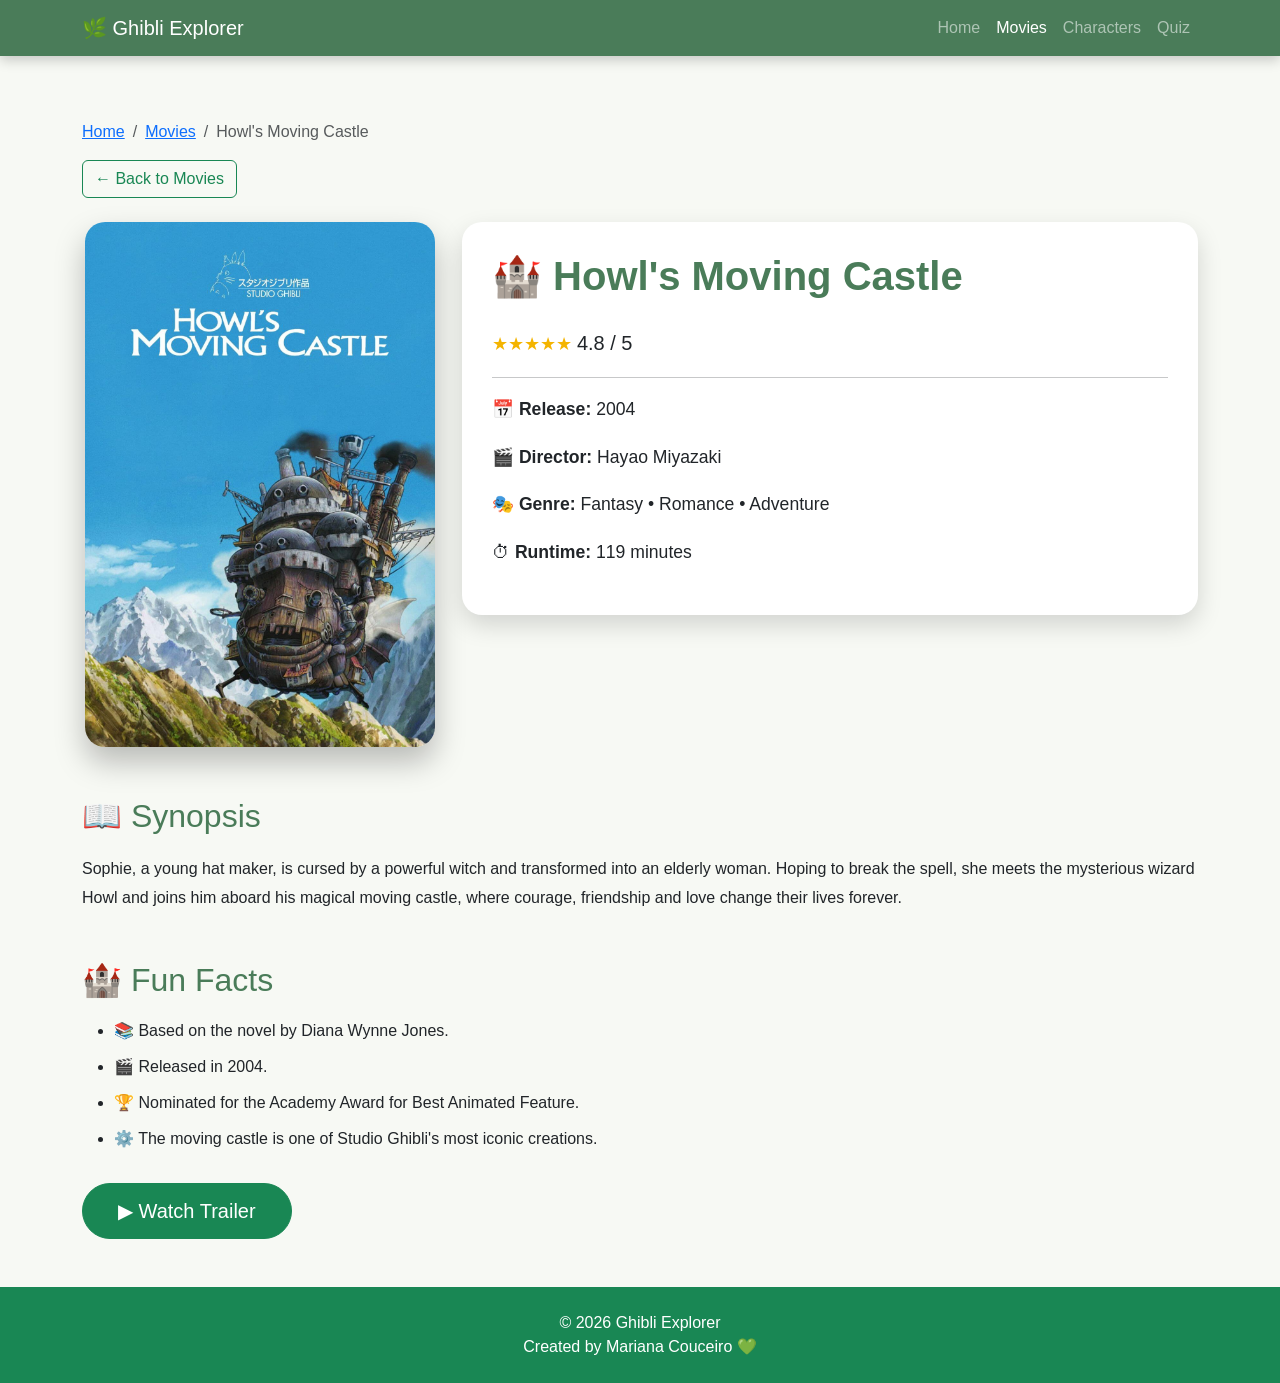
==== ghibli-explorer/howl.html @ 9986aef7 "Complete Ghibli Explorer website" ====
<!DOCTYPE html>
<html lang="en">

<head>

    <meta charset="UTF-8">
    <meta name="viewport" content="width=device-width, initial-scale=1.0">

    <title>Howl's Moving Castle | Ghibli Explorer</title>

    <link href="https://cdn.jsdelivr.net/npm/bootstrap@5.3.3/dist/css/bootstrap.min.css"
        rel="stylesheet">

    <link rel="stylesheet" href="styles.css">

</head>

<body>

    <!-- Navbar -->

    <nav class="navbar navbar-expand-lg navbar-dark fixed-top">

        <div class="container">

            <a class="navbar-brand" href="index.html">🌿 Ghibli Explorer</a>

            <button class="navbar-toggler" type="button"
                    data-bs-toggle="collapse"
                    data-bs-target="#menu">

                <span class="navbar-toggler-icon"></span>

            </button>

            <div class="collapse navbar-collapse" id="menu">

                <ul class="navbar-nav ms-auto">

                    <li class="nav-item">
                        <a class="nav-link" href="index.html">Home</a>
                    </li>

                    <li class="nav-item">
                        <a class="nav-link active" href="movies.html">Movies</a>
                    </li>

                    <li class="nav-item">
                        <a class="nav-link" href="characters.html">Characters</a>
                    </li>

                    <li class="nav-item">
                        <a class="nav-link" href="quiz.html">Quiz</a>
                    </li>

                </ul>

            </div>

        </div>

    </nav>

    <div class="container movie-content">

        <nav aria-label="breadcrumb">

            <ol class="breadcrumb">

                <li class="breadcrumb-item">
                    <a href="index.html">Home</a>
                </li>

                <li class="breadcrumb-item">
                    <a href="movies.html">Movies</a>
                </li>

                <li class="breadcrumb-item active">
                    Howl's Moving Castle
                </li>

            </ol>

        </nav>

        <a href="movies.html" class="btn btn-outline-success mb-4">
            ← Back to Movies
        </a>

        <div class="row">

            <div class="col-lg-4 text-center">

                <img src="images/howl-poster.jpg"
                    alt="Howl's Moving Castle Poster"
                    class="movie-poster img-fluid">

            </div>

            <div class="col-lg-8">

                <div class="info-card">

                    <h1 class="movie-title">
                        🏰 Howl's Moving Castle
                    </h1>

                    <p class="rating">
                        ★★★★★
                        <span class="text-dark fs-5">
                            4.8 / 5
                        </span>
                    </p>

                    <hr>

                    <p>📅 <strong>Release:</strong> 2004</p>

                    <p>🎬 <strong>Director:</strong> Hayao Miyazaki</p>

                    <p>🎭 <strong>Genre:</strong> Fantasy • Romance • Adventure</p>

                    <p>⏱ <strong>Runtime:</strong> 119 minutes</p>

                </div>

            </div>

        </div>

        <div class="movie-content">

            <h2>📖 Synopsis</h2>

            <p>

                Sophie, a young hat maker, is cursed by a powerful witch and transformed
                into an elderly woman. Hoping to break the spell, she meets the mysterious
                wizard Howl and joins him aboard his magical moving castle, where courage,
                friendship and love change their lives forever.

            </p>

            <h2 class="mt-5">🏰 Fun Facts</h2>

            <ul class="fun-facts">

                <li>📚 Based on the novel by Diana Wynne Jones.</li>

                <li>🎬 Released in 2004.</li>

                <li>🏆 Nominated for the Academy Award for Best Animated Feature.</li>

                <li>⚙️ The moving castle is one of Studio Ghibli's most iconic creations.</li>

            </ul>

            <a href="https://www.youtube.com/watch?v=iwROgK94zcM"
            target="_blank"
            class="btn btn-success btn-lg mt-3">

                ▶ Watch Trailer

            </a>

        </div>

    </div>

    <footer class="bg-success text-white text-center py-4 mt-5">

        <div class="container">

            <p>© 2026 Ghibli Explorer</p>

            <p>Created by Mariana Couceiro 💚</p>

        </div>

    </footer>

    <script src="https://cdn.jsdelivr.net/npm/bootstrap@5.3.3/dist/js/bootstrap.bundle.min.js"></script>

</body>

</html>
---- ghibli-explorer/styles.css ----
/* ===========================
GENERAL
=========================== */

body {
    margin: 0;
    padding-top: 70px;
    background-color: #F7F9F4;
    font-family: Arial, Helvetica, sans-serif;
}

/* ===========================
NAVBAR
=========================== */

.navbar {
    background-color: #4A7C59 !important;
    box-shadow: 0 4px 12px rgba(0,0,0,0.2);
}

/* ===========================
HERO SECTION
=========================== */

.hero {
    background-image: url("images/hero.jpg");
    background-size: cover;
    background-position: center;
    height: 90vh;

    display: flex;
    justify-content: center;
    align-items: center;

    text-align: center;

    position: relative;
}

/* Camada escura sobre a imagem */

.hero::before {
    content: "";

    position: absolute;

    width: 100%;
    height: 100%;

    background: rgba(0, 0, 0, 0.35);
}

/* Conteúdo da Hero */

.hero-content {
    position: relative;
    z-index: 2;

    color: white;

    max-width: 700px;
}

.hero h1 {
    font-size: 4.5rem;
    margin-bottom: 20px;

    text-shadow: 2px 2px 10px rgba(0,0,0,0.6);
}

.hero p {
    font-size: 1.3rem;
    margin-bottom: 30px;

    color: white;

    text-shadow: 1px 1px 5px rgba(0,0,0,0.6);
}

/* ===========================
BUTTONS
=========================== */

.btn-success {
    border-radius: 40px;
    padding: 12px 35px;

    transition: 0.3s;
}

.btn-success:hover {
    transform: scale(1.08);
}

/* ===========================
MOVIE CARDS
=========================== */

.card {
    border: none;
    border-radius: 20px;

    overflow: hidden;

    box-shadow: 0 10px 25px rgba(0,0,0,0.15);

    transition: transform 0.4s ease;
}

.card:hover {
    transform: translateY(-10px);
}

.card-img-top {
    height: 350px;
    object-fit: cover;
}

.card-body {
    text-align: center;
}

/* ===========================
SECTION TITLES
=========================== */

section h2 {
    color: #4A7C59;
    font-weight: bold;
    margin-bottom: 40px;
}
/* ===========================
QUIZ
=========================== */

.form-select {
    border-radius: 12px;
}

#result img {
    box-shadow: 0 10px 25px rgba(0,0,0,0.2);
}

#result h1 {
    color: #4A7C59;
    margin-top: 20px;
}
/* ===========================
FOOTER
=========================== */

footer {
    margin-top: 50px;
}

footer p {
    margin: 0;
}
/* ===========================
MOVIE DETAIL PAGES
=========================== */

.movie-title{
    color:#4A7C59;
    font-weight:bold;
    margin-bottom:25px;
}

.movie-poster{
    width:100%;
    max-width:350px;
    border-radius:20px;
    box-shadow:0 15px 30px rgba(0,0,0,0.25);
    transition:0.3s;
}

.movie-poster:hover{
    transform:scale(1.02);
}

.info-card{
    border:none;
    border-radius:20px;
    padding:30px;
    box-shadow:0 10px 25px rgba(0,0,0,0.15);
    background:white;
}

.info-card p{
    font-size:1.1rem;
}

.rating{
    color:#F4B400;
    font-size:1.8rem;
}

.movie-content{
    margin-top:50px;
}

.movie-content h2{
    color:#4A7C59;
    margin-bottom:20px;
}

.movie-content p{
    line-height:1.8;
}

.fun-facts li{
    margin-bottom:12px;
}

.breadcrumb{
    margin-top:20px;
}
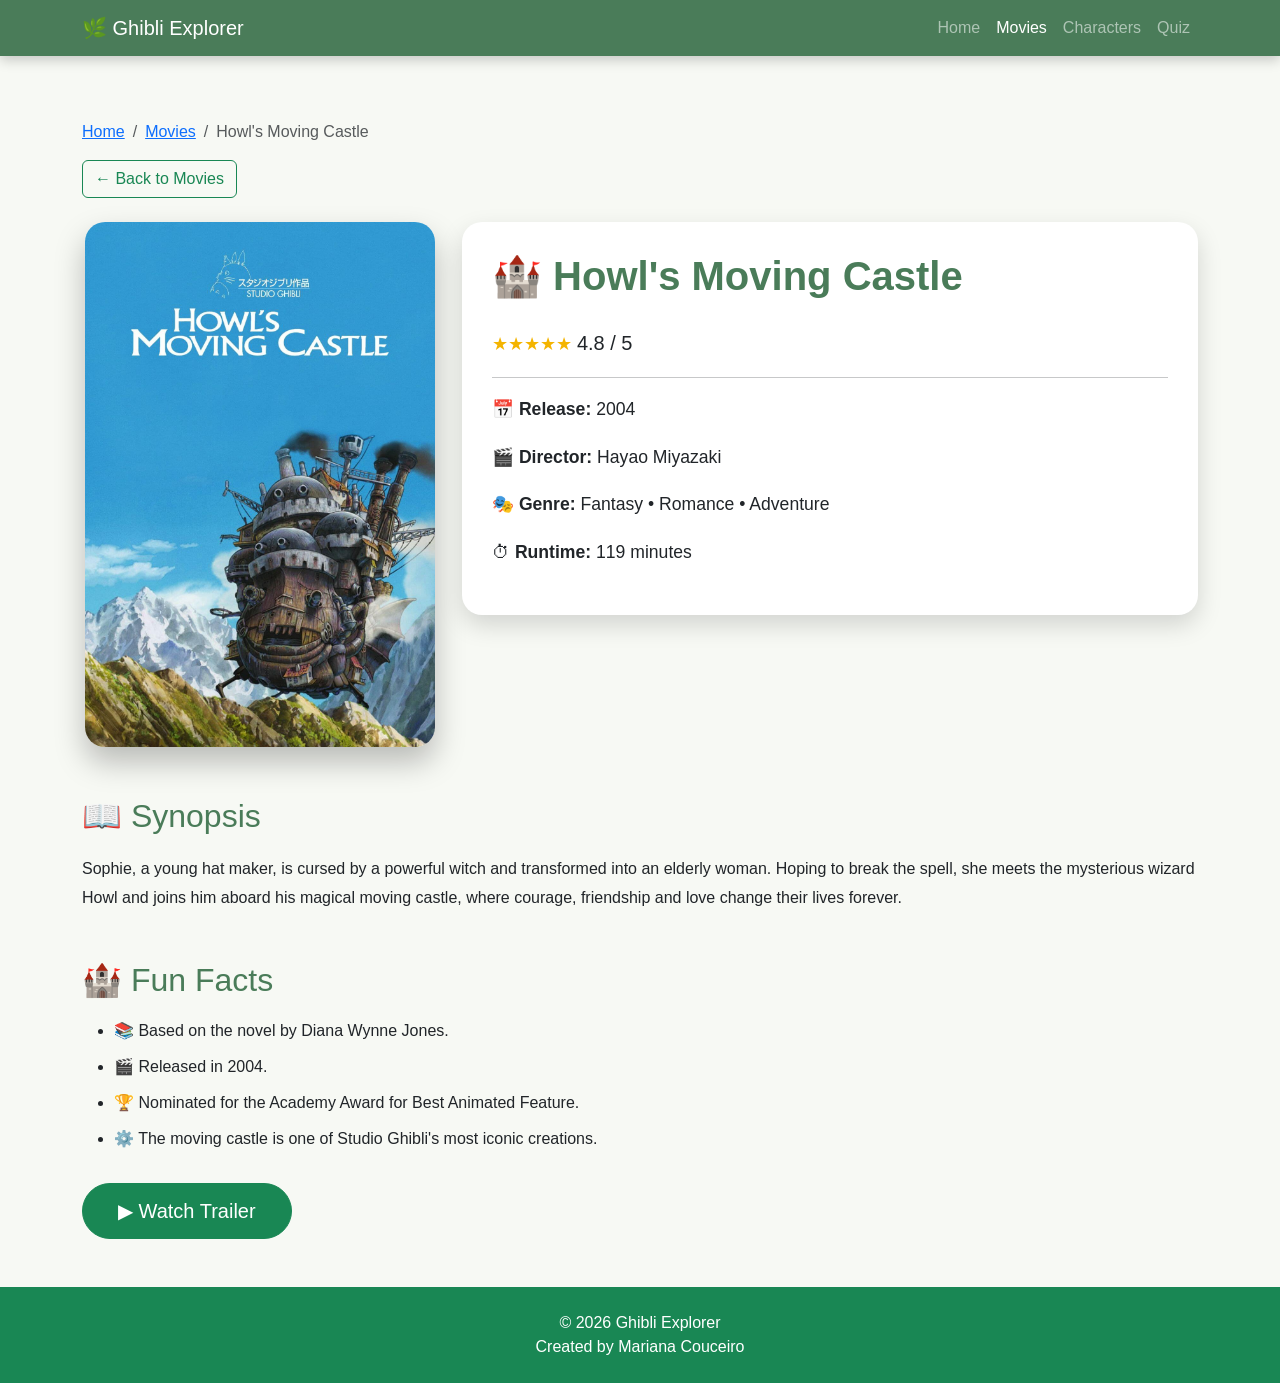
==== commit 8aeb0985: "Alteração de erro" ====
--- a/ghibli-explorer/howl.html
+++ b/ghibli-explorer/howl.html
@@ -173,7 +173,7 @@
 
             <p>© 2026 Ghibli Explorer</p>
 
-            <p>Created by Mariana Couceiro 💚</p>
+            <p>Created by Mariana Couceiro</p>
 
         </div>
 
